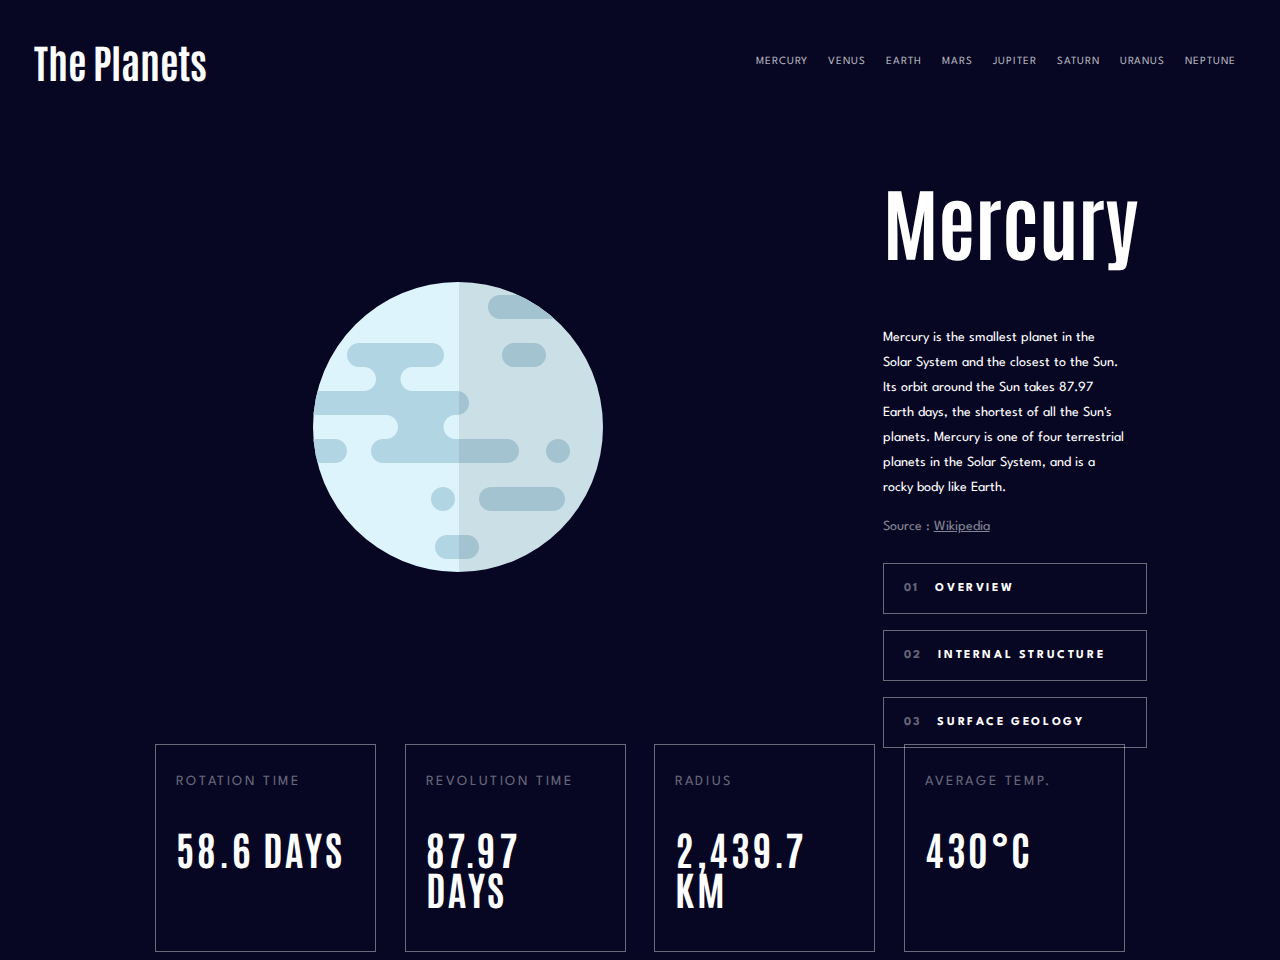
==== index.html @ b2c934a0 "Adds venus page head and link" ====
<!DOCTYPE html>
<html lang="en">
<head>
  <meta charset="UTF-8">
  <meta name="viewport" content="width=device-width, initial-scale=1.0">

  <link rel="icon" type="image/png" sizes="32x32" href="./assets/favicon-32x32.png">
  <link rel="stylesheet" href="styles/styles.css">
  <link rel="preconnect" href="https://fonts.googleapis.com">
<link rel="preconnect" href="https://fonts.gstatic.com" crossorigin>
<link href="https://fonts.googleapis.com/css2?family=Antonio:wght@500&family=League+Spartan:wght@400;700&display=swap" rel="stylesheet">
<script src="scripts/app.js" defer></script>
  
  <title>Planets fact site</title>
</head>
<body>
  <header>
      <h2>The Planets</h2>
      <nav>
        <ul>
          <li>Mercury </li>
          <li><a src="venus.html">Venus</a></li>
          <li>Earth</li>
          <li>Mars</li>
          <li>Jupiter</li>
          <li>Saturn</li>
          <li>Uranus</li>
          <li>Neptune</li>
        </ul>
      </nav>
  </header>
  <div id="main-section">
    <div id="img">
      <img id="overview-img" src="./assets/planet-mercury.svg" alt="Image of Mercury">
      <img id="internal-structure-img" src="./assets/planet-mercury-internal.svg" alt="Image of internal structure of Mercury">
      <img id="surface-geology-img" src="./assets/geology-mercury.png" alt="geology of mercury">
    </div>
    <div id="description">
      <h1>Mercury</h1>
      <div id="overview">
        <p>Mercury is the smallest planet in the Solar System and the closest 
        to the Sun. Its orbit around the Sun takes 87.97 Earth days, the 
        shortest of all the Sun's planets. Mercury is one of four terrestrial 
        planets in the Solar System, and is a rocky body like Earth.</p>

        <p class="source">Source : <a href="https://en.wikipedia.org/wiki/Mercury_(planet)">Wikipedia </a></p>

        <!-- Overview Content End -->
      </div>
      <div id="structure">
        <!-- Internal Structure Content Start -->

        <p class="internal-tructure">Mercury appears to have a solid silicate crust and mantle overlying a 
        solid, iron sulfide outer core layer, a deeper liquid core layer, and 
        a solid inner core. The planet's density is the second highest in the 
        Solar System at 5.427 g/cm3 , only slightly less than Earth's density. </p>

        <p class="source">Source : <a href="https://en.wikipedia.org/wiki/Mercury_(planet)#Internal_structure">Wikipedia </a> </p>

        <!-- Internal Structure Content End -->
      </div>
      <div id="geology">
        <!-- Surface Geology Content Start -->

        <p class="surface-geology">Mercury's surface is similar in appearance to that of the Moon, showing 
        extensive mare-like plains and heavy cratering, indicating that it has 
        been geologically inactive for billions of years. It is more heterogeneous 
        than either Mars's or the Moon’s.</p>

        <p class="source">Source : <a href="https://en.wikipedia.org/wiki/Mercury_(planet)#Surface_geology">Wikipedia</a></p>

        <!-- Surface Geology Content End -->
      </div>
      <ul class="menu">
        <li id="showOverview"><h3><span class="number">01</span> Overview</h3></li>
        <li id="showStructure"><h3><span class="number">02</span> Internal Structure</h3></li>
        <li id="showGeology"><h3><span class="number">03</span> Surface Geology</h3></li>
      </ul>
    </div>
  </div>
  <div class="data">
    <div class="data-individual">
      <p>Rotation Time</p>
      <h2>58.6 Days</h3>
    </div>
    <div class="data-individual">
      <p>Revolution Time</p>
      <h2>87.97 Days</h2>
    </div>
    <div class="data-individual">
      <p>Radius</p>
      <h2>2,439.7 KM</h2>
    </div>
    <div class="data-individual">
      <p>Average Temp.</p>
      <h2>430°c</h2>
    </div>
  </div>
</body>
</html>
---- styles/styles.css ----
/* Overall styles */

html {
    font-family: 'League Spartan', sans-serif;
    background-color: rgb(7, 7, 36);
    color:rgb(255,255,255);
    background-image: url(./assets/background-stars.svg);
    margin: 0% 2%;
}

h1{
    font-family: 'Antonio', sans-serif;
    font-size: 80px;
    line-height: 103px;
}

h2{
    font-family: 'Antonio', sans-serif;
    font-size: 40px;
    line-height: 40px;
}

h3{
    font-weight: bold;
    font-size: 12px;
    line-height: 25px;
    letter-spacing: 2.6px;
}

h4{
    font-weight: bold;
    font-size: 11px;
    line-height: 25px;
}

p{
    font-size: 14px;
    line-height: 25px;
}

/* Individual styles */

header{
    display: flex;
    justify-content: space-between;
    align-items: center;
}

nav ul{
    display: flex;
    list-style: none;
    }

nav li{
    margin:0px 10px;
    text-transform: uppercase;
    color: hsla(0,0%,100%,70%);
    font-size: 11px;
    letter-spacing: 1px;
}

nav li:hover{ 
    color:  hsla(0,0%,100%,100%);
    cursor: pointer;
}

#main-section{
    display: flex;
    width:100%;
    height:70vh;
}

#description{
    width:20%;
    margin-right:10%;
}

#img{
    margin:auto;
}

.menu{
    list-style: none;
    margin-top:10%;
    padding-left: 0;
}

.menu li{
    border: 1px solid  hsla(0,0%,100%,40%);
    width: 100%;
    margin-top:1rem;
    text-transform: uppercase;
    padding-left: 20px;
    cursor: pointer;

}

.number{
    color: hsla(0,0%,100%,40%);
    margin-right: 10px;
}

.data{
    display:flex;
    justify-content: space-between;
    margin: 0% 10%;
}

.data div{
    width:14vw;
    border: 1px solid hsla(0,0%,100%,40%);
    padding: 10px 20px;
    text-transform: uppercase;
    letter-spacing: 2.6px;
}

.data p{
    color: hsla(0,0%,100%,40%);
}

.source{
    color: hsla(0,0%,100%,50%)
}

.source a{
    color:hsla(0,0%,100%,50%);
}

#structure, #geology{
    display:none;
}

.menu li:hover{
    background-color: rgb(56,56,79);
}

.menu li:active{
    background-color: rgb(65,158,187);
}

#internal-structure-img, #surface-geology-img {
    display:none;
}
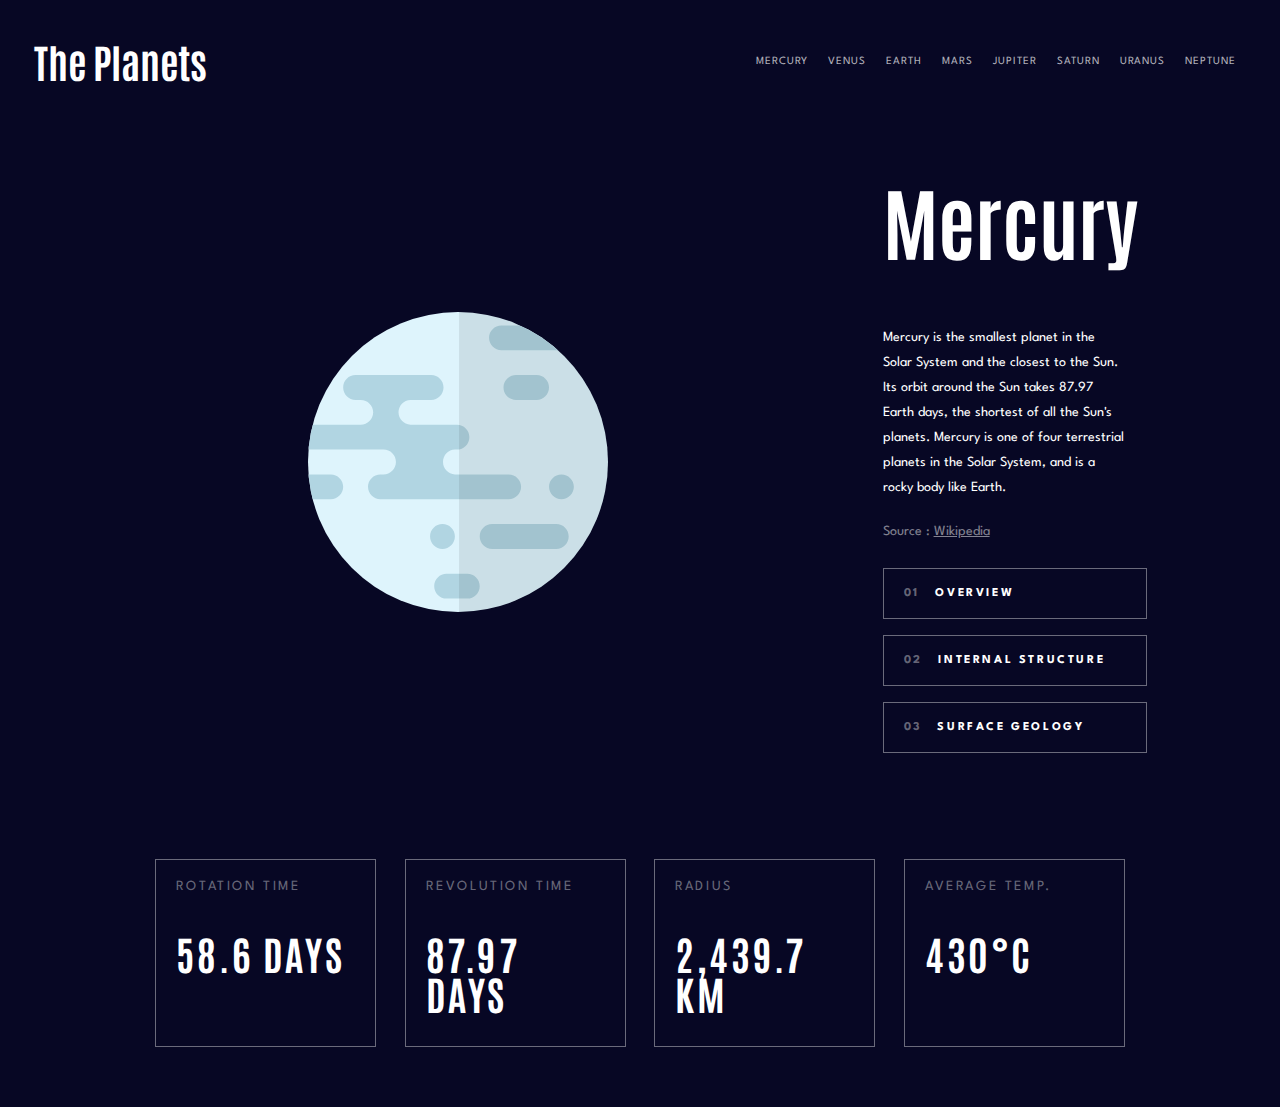
==== commit 22fb965d: "Fixes js link and image changes, button styles" ====
--- a/index.html
+++ b/index.html
@@ -10,7 +10,7 @@
 <link rel="preconnect" href="https://fonts.gstatic.com" crossorigin>
 <link href="https://fonts.googleapis.com/css2?family=Antonio:wght@500&family=League+Spartan:wght@400;700&display=swap" rel="stylesheet">
 <script src="scripts/app.js" defer></script>
-  
+ 
   <title>Planets fact site</title>
 </head>
 <body>
@@ -18,27 +18,29 @@
       <h2>The Planets</h2>
       <nav>
         <ul>
-          <li>Mercury </li>
-          <li><a src="venus.html">Venus</a></li>
-          <li>Earth</li>
-          <li>Mars</li>
-          <li>Jupiter</li>
-          <li>Saturn</li>
-          <li>Uranus</li>
-          <li>Neptune</li>
+          <li><a href="index.html">Mercury</a> </li>
+          <li><a href="venus.html">Venus</a></li>
+          <li><a href="earth.html">Earth</a></li>
+          <li><a href="mars.html">Mars</a></li>
+          <li><a href="jupiter.html">Jupiter</a></li>
+          <li><a href="saturn.html">Saturn</a></li>
+          <li><a href="uranus.html">Uranus</a></li>
+          <li><a href="neptune.html">Neptune</a></li>
         </ul>
       </nav>
   </header>
   <div id="main-section">
     <div id="img">
-      <img id="overview-img" src="./assets/planet-mercury.svg" alt="Image of Mercury">
-      <img id="internal-structure-img" src="./assets/planet-mercury-internal.svg" alt="Image of internal structure of Mercury">
-      <img id="surface-geology-img" src="./assets/geology-mercury.png" alt="geology of mercury">
-    </div>
+      <img class="images" id="overview-img" src="./assets/planet-mercury.svg" alt="Image of Mercury">
+      <img class="images" id="internal-structure-img" src="./assets/planet-mercury-internal.svg" alt="Image of internal structure of Mercury">
+      <div id="relative-positioning">
+        <img id="surface-geology-img" src="./assets/geology-mercury.png" alt="geology of mercury">
+      </div>  
+      </div>
     <div id="description">
       <h1>Mercury</h1>
       <div id="overview">
-        <p>Mercury is the smallest planet in the Solar System and the closest 
+        <p id="text-description">Mercury is the smallest planet in the Solar System and the closest 
         to the Sun. Its orbit around the Sun takes 87.97 Earth days, the 
         shortest of all the Sun's planets. Mercury is one of four terrestrial 
         planets in the Solar System, and is a rocky body like Earth.</p>
@@ -50,7 +52,7 @@
       <div id="structure">
         <!-- Internal Structure Content Start -->
 
-        <p class="internal-tructure">Mercury appears to have a solid silicate crust and mantle overlying a 
+        <p class="internal-structure">Mercury appears to have a solid silicate crust and mantle overlying a 
         solid, iron sulfide outer core layer, a deeper liquid core layer, and 
         a solid inner core. The planet's density is the second highest in the 
         Solar System at 5.427 g/cm3 , only slightly less than Earth's density. </p>
@@ -74,7 +76,7 @@
       <ul class="menu">
         <li id="showOverview"><h3><span class="number">01</span> Overview</h3></li>
         <li id="showStructure"><h3><span class="number">02</span> Internal Structure</h3></li>
-        <li id="showGeology"><h3><span class="number">03</span> Surface Geology</h3></li>
+        <li  id="showGeology"><h3><span class="number">03</span> Surface Geology</h3></li>
       </ul>
     </div>
   </div>
--- a/styles/styles.css
+++ b/styles/styles.css
@@ -1,143 +1,169 @@
 /* Overall styles */
 
 html {
-    font-family: 'League Spartan', sans-serif;
-    background-color: rgb(7, 7, 36);
-    color:rgb(255,255,255);
-    background-image: url(./assets/background-stars.svg);
-    margin: 0% 2%;
+  font-family: "League Spartan", sans-serif;
+  background-color: rgb(7, 7, 36);
+  color: rgb(255, 255, 255);
+  /* background-image: url(./assets/background-stars.svg); */
+  margin: 0% 2%;
 }
 
-h1{
-    font-family: 'Antonio', sans-serif;
-    font-size: 80px;
-    line-height: 103px;
+h1 {
+  font-family: "Antonio", sans-serif;
+  font-size: 80px;
+  line-height: 103px;
 }
 
-h2{
-    font-family: 'Antonio', sans-serif;
-    font-size: 40px;
-    line-height: 40px;
+h2 {
+  font-family: "Antonio", sans-serif;
+  font-size: 40px;
+  line-height: 40px;
 }
 
-h3{
-    font-weight: bold;
-    font-size: 12px;
-    line-height: 25px;
-    letter-spacing: 2.6px;
+h3 {
+  font-weight: bold;
+  font-size: 12px;
+  line-height: 25px;
+  letter-spacing: 2.6px;
 }
 
-h4{
-    font-weight: bold;
-    font-size: 11px;
-    line-height: 25px;
+h4 {
+  font-weight: bold;
+  font-size: 11px;
+  line-height: 25px;
 }
 
-p{
-    font-size: 14px;
-    line-height: 25px;
+p {
+  font-size: 14px;
+  line-height: 25px;
 }
 
 /* Individual styles */
 
-header{
-    display: flex;
-    justify-content: space-between;
-    align-items: center;
+header {
+  display: flex;
+  justify-content: space-between;
+  align-items: center;
 }
 
-nav ul{
-    display: flex;
-    list-style: none;
-    }
-
-nav li{
-    margin:0px 10px;
-    text-transform: uppercase;
-    color: hsla(0,0%,100%,70%);
-    font-size: 11px;
-    letter-spacing: 1px;
+nav ul {
+  display: flex;
+  list-style: none;
 }
 
-nav li:hover{ 
-    color:  hsla(0,0%,100%,100%);
-    cursor: pointer;
+nav li {
+  margin: 0px 10px;
+  text-transform: uppercase;
+  color: hsla(0, 0%, 100%, 70%);
+  font-size: 11px;
+  letter-spacing: 1px;
 }
 
-#main-section{
-    display: flex;
-    width:100%;
-    height:70vh;
+nav li a {
+  color: hsla(0, 0%, 100%, 70%);
+  text-decoration: none;
 }
 
-#description{
-    width:20%;
-    margin-right:10%;
+nav li a:hover {
+  color: hsla(0, 0%, 100%, 100%);
+  cursor: pointer;
 }
 
-#img{
-    margin:auto;
+#main-section {
+  display: flex;
+  width: 100%;
+  height: 100%;
+  margin-bottom: 5vh;
+  min-height: 700px;
 }
 
-.menu{
-    list-style: none;
-    margin-top:10%;
-    padding-left: 0;
+#description {
+  width: 20%;
+  margin-right: 10%;
 }
 
-.menu li{
-    border: 1px solid  hsla(0,0%,100%,40%);
-    width: 100%;
-    margin-top:1rem;
-    text-transform: uppercase;
-    padding-left: 20px;
-    cursor: pointer;
-
+#img {
+  margin: auto;
 }
 
-.number{
-    color: hsla(0,0%,100%,40%);
-    margin-right: 10px;
+.menu {
+  list-style: none;
+  margin-top: 10%;
+  padding-left: 0;
 }
 
-.data{
-    display:flex;
-    justify-content: space-between;
-    margin: 0% 10%;
+.menu li {
+  border: 1px solid hsla(0, 0%, 100%, 40%);
+  width: 100%;
+  margin-top: 1rem;
+  text-transform: uppercase;
+  padding-left: 20px;
+  cursor: pointer;
 }
 
-.data div{
-    width:14vw;
-    border: 1px solid hsla(0,0%,100%,40%);
-    padding: 10px 20px;
-    text-transform: uppercase;
-    letter-spacing: 2.6px;
+.number {
+  color: hsla(0, 0%, 100%, 40%);
+  margin-right: 10px;
 }
 
-.data p{
-    color: hsla(0,0%,100%,40%);
+.data {
+  display: flex;
+  justify-content: space-between;
+  margin: 0% 10% 5%;;
 }
 
-.source{
-    color: hsla(0,0%,100%,50%)
+.data div {
+  width: 14vw;
+  border: 1px solid hsla(0, 0%, 100%, 40%);
+  padding: 0px 20px;
+  text-transform: uppercase;
+  letter-spacing: 2.6px;
 }
 
-.source a{
-    color:hsla(0,0%,100%,50%);
+.data p {
+  color: hsla(0, 0%, 100%, 40%);
 }
 
-#structure, #geology{
-    display:none;
+.source {
+  color: hsla(0, 0%, 100%, 50%);
 }
 
-.menu li:hover{
-    background-color: rgb(56,56,79);
+.source a {
+  color: hsla(0, 0%, 100%, 50%);
 }
 
-.menu li:active{
-    background-color: rgb(65,158,187);
+#structure,
+#geology {
+  display: none;
 }
 
-#internal-structure-img, #surface-geology-img {
-    display:none;
+.menu li:hover {
+  background-color: rgb(56, 56, 79);
+}
+
+#internal-structure-img,
+#surface-geology-img {
+  display: none;
+}
+
+.images {
+  height: 300px;
+  width: 300px;
+}
+
+#relative-positioning {
+  position: relative;
+  width: 0;
+  height: 0;
+}
+
+#surface-geology-img {
+  position: absolute;
+  width:120px;
+  top:-55px;
+  left:90px;
+}
+
+#text-description, .internal-structure, .surface-geology{
+min-height: 180px;
 }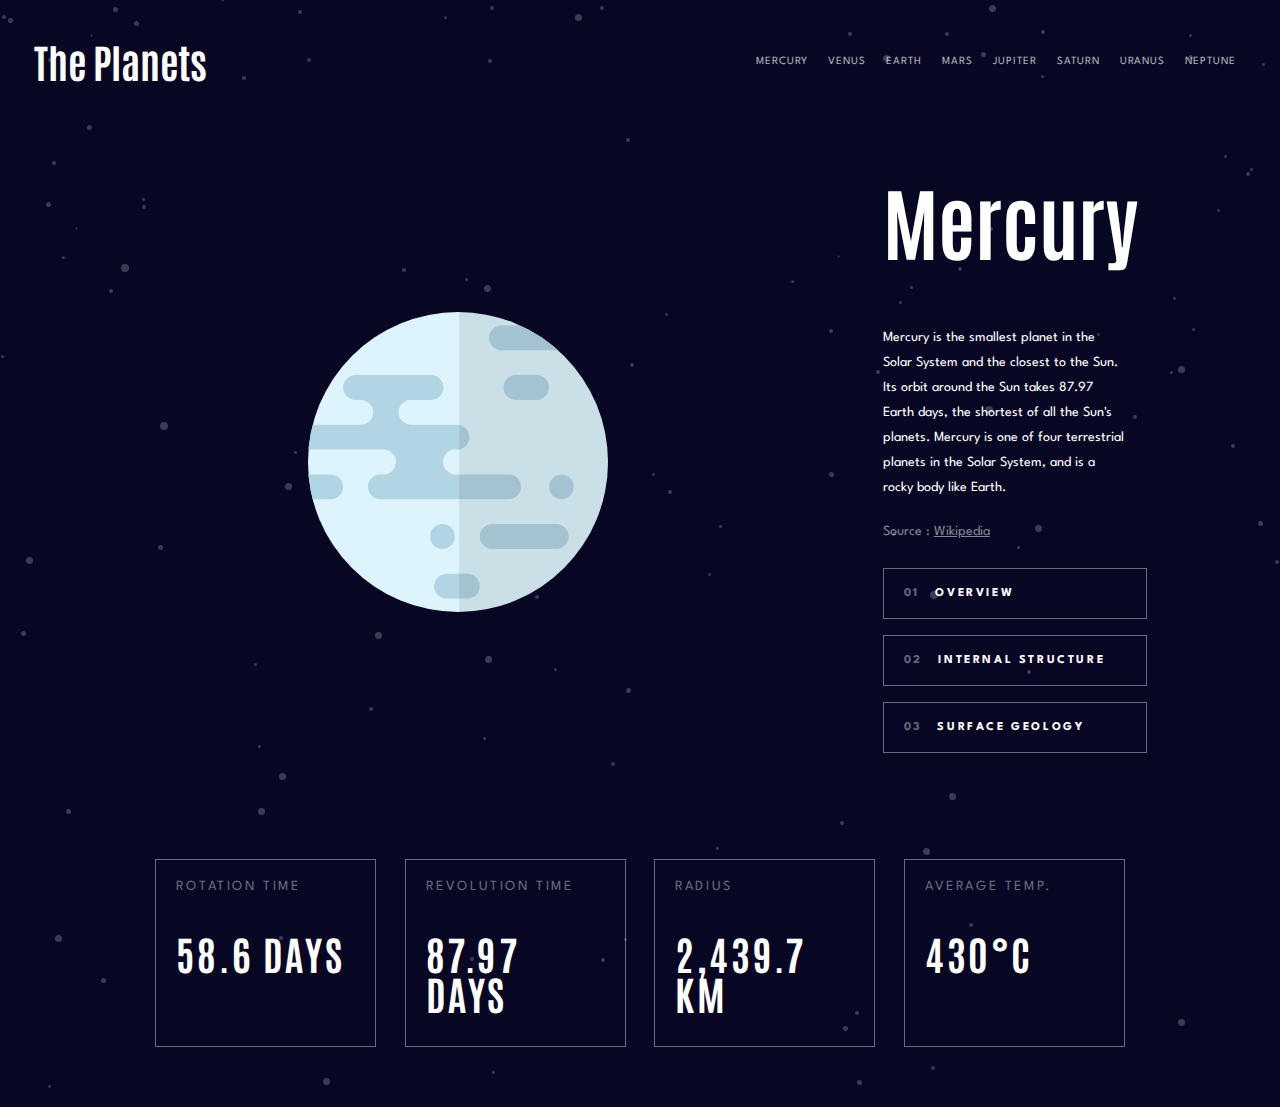
==== commit 9877aebc: "Adds js button color by planet" ====
--- a/index.html
+++ b/index.html
@@ -1,24 +1,32 @@
 <!DOCTYPE html>
 <html lang="en">
-<head>
-  <meta charset="UTF-8">
-  <meta name="viewport" content="width=device-width, initial-scale=1.0">
+  <head>
+    <meta charset="UTF-8" />
+    <meta name="viewport" content="width=device-width, initial-scale=1.0" />
 
-  <link rel="icon" type="image/png" sizes="32x32" href="./assets/favicon-32x32.png">
-  <link rel="stylesheet" href="styles/styles.css">
-  <link rel="preconnect" href="https://fonts.googleapis.com">
-<link rel="preconnect" href="https://fonts.gstatic.com" crossorigin>
-<link href="https://fonts.googleapis.com/css2?family=Antonio:wght@500&family=League+Spartan:wght@400;700&display=swap" rel="stylesheet">
-<script src="scripts/app.js" defer></script>
- 
-  <title>Planets fact site</title>
-</head>
-<body>
-  <header>
+    <link
+      rel="icon"
+      type="image/png"
+      sizes="32x32"
+      href="./assets/favicon-32x32.png"
+    />
+    <link rel="stylesheet" href="styles/styles.css" />
+    <link rel="preconnect" href="https://fonts.googleapis.com" />
+    <link rel="preconnect" href="https://fonts.gstatic.com" crossorigin />
+    <link
+      href="https://fonts.googleapis.com/css2?family=Antonio:wght@500&family=League+Spartan:wght@400;700&display=swap"
+      rel="stylesheet"
+    />
+    <script src="scripts/app.js" defer></script>
+
+    <title>Planets fact site</title>
+  </head>
+  <body>
+    <header>
       <h2>The Planets</h2>
       <nav>
         <ul>
-          <li><a href="index.html">Mercury</a> </li>
+          <li><a href="index.html">Mercury</a></li>
           <li><a href="venus.html">Venus</a></li>
           <li><a href="earth.html">Earth</a></li>
           <li><a href="mars.html">Mars</a></li>
@@ -28,75 +36,120 @@
           <li><a href="neptune.html">Neptune</a></li>
         </ul>
       </nav>
-  </header>
-  <div id="main-section">
-    <div id="img">
-      <img class="images" id="overview-img" src="./assets/planet-mercury.svg" alt="Image of Mercury">
-      <img class="images" id="internal-structure-img" src="./assets/planet-mercury-internal.svg" alt="Image of internal structure of Mercury">
-      <div id="relative-positioning">
-        <img id="surface-geology-img" src="./assets/geology-mercury.png" alt="geology of mercury">
-      </div>  
+    </header>
+    <div id="main-section">
+      <div id="img">
+        <img
+          class="images"
+          id="overview-img"
+          src="./assets/planet-mercury.svg"
+          alt="Image of Mercury"
+        />
+        <img
+          class="images"
+          id="internal-structure-img"
+          src="./assets/planet-mercury-internal.svg"
+          alt="Image of internal structure of Mercury"
+        />
+        <div id="relative-positioning">
+          <img
+            id="surface-geology-img"
+            src="./assets/geology-mercury.png"
+            alt="geology of mercury"
+          />
+        </div>
       </div>
-    <div id="description">
-      <h1>Mercury</h1>
-      <div id="overview">
-        <p id="text-description">Mercury is the smallest planet in the Solar System and the closest 
-        to the Sun. Its orbit around the Sun takes 87.97 Earth days, the 
-        shortest of all the Sun's planets. Mercury is one of four terrestrial 
-        planets in the Solar System, and is a rocky body like Earth.</p>
+      <div id="description">
+        <h1 id="planet">Mercury</h1>
+        <div id="overview">
+          <p id="text-description">
+            Mercury is the smallest planet in the Solar System and the closest
+            to the Sun. Its orbit around the Sun takes 87.97 Earth days, the
+            shortest of all the Sun's planets. Mercury is one of four
+            terrestrial planets in the Solar System, and is a rocky body like
+            Earth.
+          </p>
 
-        <p class="source">Source : <a href="https://en.wikipedia.org/wiki/Mercury_(planet)">Wikipedia </a></p>
+          <p class="source">
+            Source :
+            <a href="https://en.wikipedia.org/wiki/Mercury_(planet)"
+              >Wikipedia
+            </a>
+          </p>
 
-        <!-- Overview Content End -->
+          <!-- Overview Content End -->
+        </div>
+        <div id="structure">
+          <!-- Internal Structure Content Start -->
+
+          <p class="internal-structure">
+            Mercury appears to have a solid silicate crust and mantle overlying
+            a solid, iron sulfide outer core layer, a deeper liquid core layer,
+            and a solid inner core. The planet's density is the second highest
+            in the Solar System at 5.427 g/cm3 , only slightly less than Earth's
+            density.
+          </p>
+
+          <p class="source">
+            Source :
+            <a
+              href="https://en.wikipedia.org/wiki/Mercury_(planet)#Internal_structure"
+              >Wikipedia
+            </a>
+          </p>
+
+          <!-- Internal Structure Content End -->
+        </div>
+        <div id="geology">
+          <!-- Surface Geology Content Start -->
+
+          <p class="surface-geology">
+            Mercury's surface is similar in appearance to that of the Moon,
+            showing extensive mare-like plains and heavy cratering, indicating
+            that it has been geologically inactive for billions of years. It is
+            more heterogeneous than either Mars's or the Moon’s.
+          </p>
+
+          <p class="source">
+            Source :
+            <a
+              href="https://en.wikipedia.org/wiki/Mercury_(planet)#Surface_geology"
+              >Wikipedia</a
+            >
+          </p>
+
+          <!-- Surface Geology Content End -->
+        </div>
+        <ul class="menu">
+          <li id="showOverview">
+            <h3><span class="number">01</span> Overview</h3>
+          </li>
+          <li id="showStructure">
+            <h3><span class="number">02</span> Internal Structure</h3>
+          </li>
+          <li id="showGeology">
+            <h3><span class="number">03</span> Surface Geology</h3>
+          </li>
+        </ul>
       </div>
-      <div id="structure">
-        <!-- Internal Structure Content Start -->
-
-        <p class="internal-structure">Mercury appears to have a solid silicate crust and mantle overlying a 
-        solid, iron sulfide outer core layer, a deeper liquid core layer, and 
-        a solid inner core. The planet's density is the second highest in the 
-        Solar System at 5.427 g/cm3 , only slightly less than Earth's density. </p>
-
-        <p class="source">Source : <a href="https://en.wikipedia.org/wiki/Mercury_(planet)#Internal_structure">Wikipedia </a> </p>
-
-        <!-- Internal Structure Content End -->
+    </div>
+    <div class="data">
+      <div class="data-individual">
+        <p>Rotation Time</p>
+        <h2>58.6 Days</h2>
       </div>
-      <div id="geology">
-        <!-- Surface Geology Content Start -->
-
-        <p class="surface-geology">Mercury's surface is similar in appearance to that of the Moon, showing 
-        extensive mare-like plains and heavy cratering, indicating that it has 
-        been geologically inactive for billions of years. It is more heterogeneous 
-        than either Mars's or the Moon’s.</p>
-
-        <p class="source">Source : <a href="https://en.wikipedia.org/wiki/Mercury_(planet)#Surface_geology">Wikipedia</a></p>
-
-        <!-- Surface Geology Content End -->
+      <div class="data-individual">
+        <p>Revolution Time</p>
+        <h2>87.97 Days</h2>
       </div>
-      <ul class="menu">
-        <li id="showOverview"><h3><span class="number">01</span> Overview</h3></li>
-        <li id="showStructure"><h3><span class="number">02</span> Internal Structure</h3></li>
-        <li  id="showGeology"><h3><span class="number">03</span> Surface Geology</h3></li>
-      </ul>
+      <div class="data-individual">
+        <p>Radius</p>
+        <h2>2,439.7 KM</h2>
+      </div>
+      <div class="data-individual">
+        <p>Average Temp.</p>
+        <h2>430°c</h2>
+      </div>
     </div>
-  </div>
-  <div class="data">
-    <div class="data-individual">
-      <p>Rotation Time</p>
-      <h2>58.6 Days</h3>
-    </div>
-    <div class="data-individual">
-      <p>Revolution Time</p>
-      <h2>87.97 Days</h2>
-    </div>
-    <div class="data-individual">
-      <p>Radius</p>
-      <h2>2,439.7 KM</h2>
-    </div>
-    <div class="data-individual">
-      <p>Average Temp.</p>
-      <h2>430°c</h2>
-    </div>
-  </div>
-</body>
-</html>+  </body>
+</html>
--- a/styles/styles.css
+++ b/styles/styles.css
@@ -4,7 +4,7 @@
   font-family: "League Spartan", sans-serif;
   background-color: rgb(7, 7, 36);
   color: rgb(255, 255, 255);
-  /* background-image: url(./assets/background-stars.svg); */
+  background-image: url(../assets/background-stars.svg);
   margin: 0% 2%;
 }
 
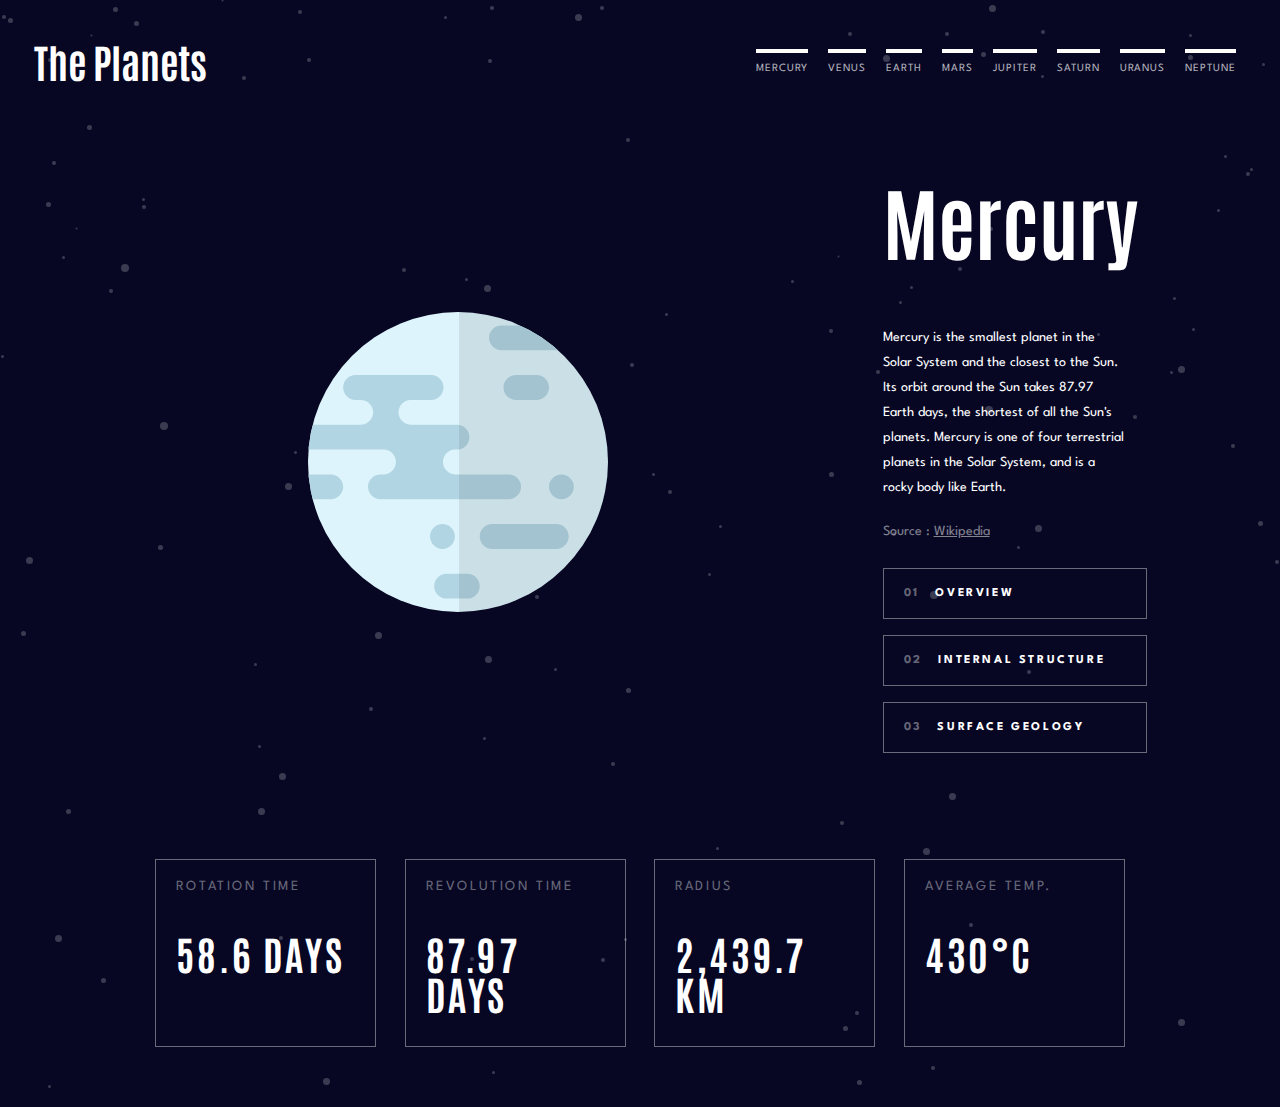
==== commit 453dfa90: "Adds button color js to all. Starts top border nav" ====
--- a/index.html
+++ b/index.html
@@ -26,14 +26,14 @@
       <h2>The Planets</h2>
       <nav>
         <ul>
-          <li><a href="index.html">Mercury</a></li>
-          <li><a href="venus.html">Venus</a></li>
-          <li><a href="earth.html">Earth</a></li>
-          <li><a href="mars.html">Mars</a></li>
-          <li><a href="jupiter.html">Jupiter</a></li>
-          <li><a href="saturn.html">Saturn</a></li>
-          <li><a href="uranus.html">Uranus</a></li>
-          <li><a href="neptune.html">Neptune</a></li>
+          <li class="top-border"><a href="index.html">Mercury</a></li>
+          <li class="top-border"><a href="venus.html">Venus</a></li>
+          <li class="top-border"><a href="earth.html">Earth</a></li>
+          <li class="top-border"><a href="mars.html">Mars</a></li>
+          <li class="top-border"><a href="jupiter.html">Jupiter</a></li>
+          <li class="top-border"><a href="saturn.html">Saturn</a></li>
+          <li class="top-border"><a href="uranus.html">Uranus</a></li>
+          <li class="top-border"><a href="neptune.html">Neptune</a></li>
         </ul>
       </nav>
     </header>
--- a/styles/styles.css
+++ b/styles/styles.css
@@ -67,6 +67,11 @@
 nav li a:hover {
   color: hsla(0, 0%, 100%, 100%);
   cursor: pointer;
+}
+
+.top-border{
+  border-top: 4px solid white;
+  padding-top: 10px;
 }
 
 #main-section {
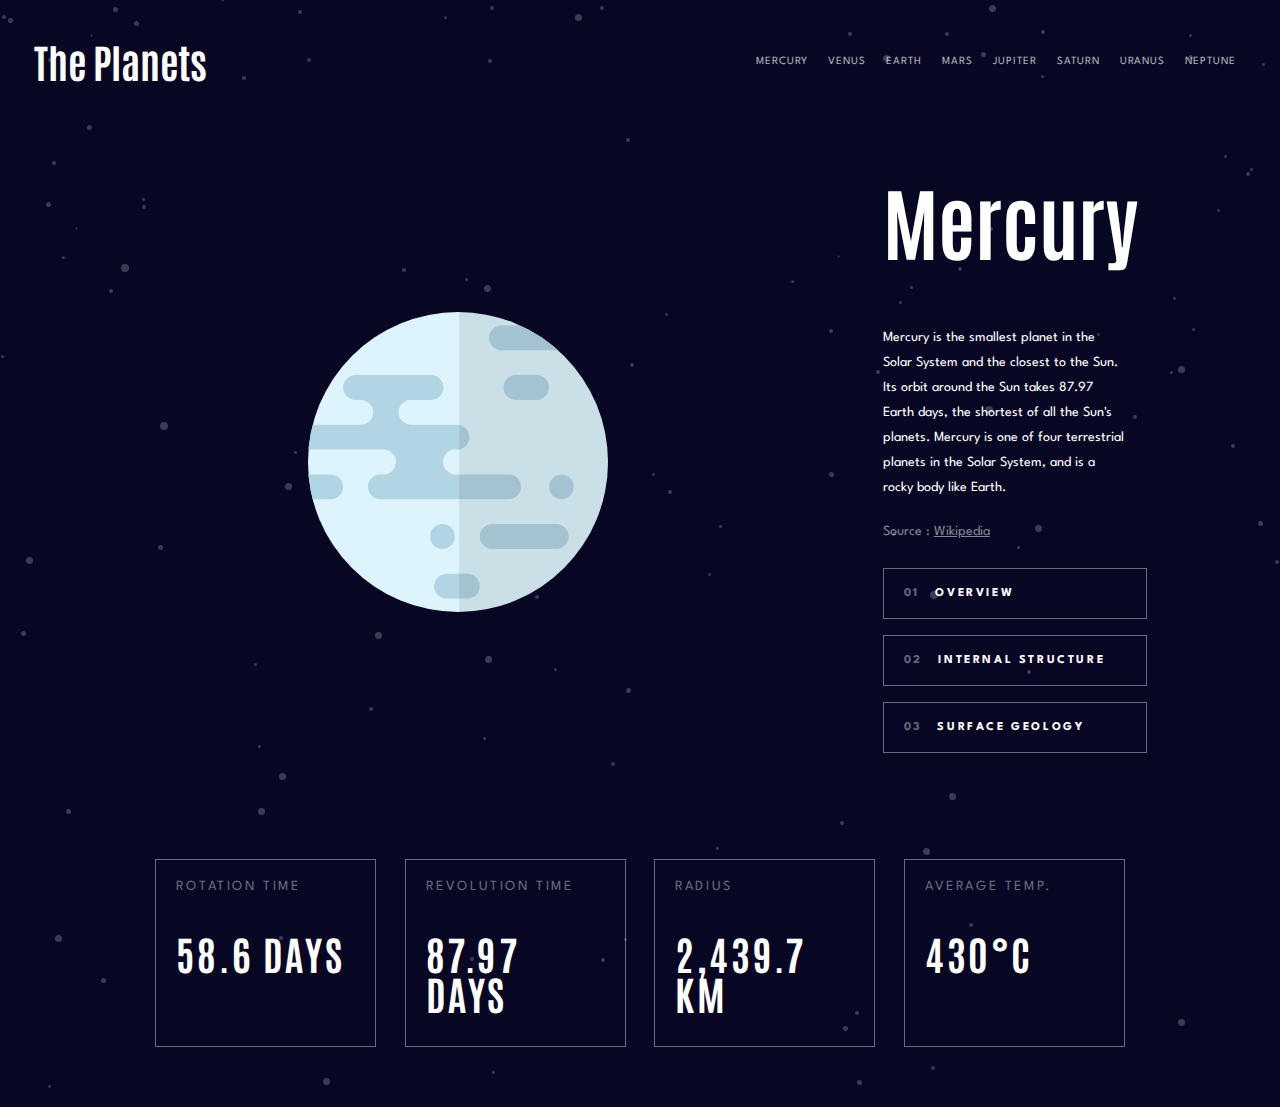
==== commit 5606836b: "Old commit" ====
--- a/index.html
+++ b/index.html
@@ -25,15 +25,15 @@
     <header>
       <h2>The Planets</h2>
       <nav>
-        <ul>
-          <li class="top-border"><a href="index.html">Mercury</a></li>
-          <li class="top-border"><a href="venus.html">Venus</a></li>
-          <li class="top-border"><a href="earth.html">Earth</a></li>
-          <li class="top-border"><a href="mars.html">Mars</a></li>
-          <li class="top-border"><a href="jupiter.html">Jupiter</a></li>
-          <li class="top-border"><a href="saturn.html">Saturn</a></li>
-          <li class="top-border"><a href="uranus.html">Uranus</a></li>
-          <li class="top-border"><a href="neptune.html">Neptune</a></li>
+        <ul id="navigation">
+          <li><a href="index.html">Mercury</a></li>
+          <li><a href="venus.html">Venus</a></li>
+          <li><a href="earth.html">Earth</a></li>
+          <li><a href="mars.html">Mars</a></li>
+          <li><a href="jupiter.html">Jupiter</a></li>
+          <li><a href="saturn.html">Saturn</a></li>
+          <li><a href="uranus.html">Uranus</a></li>
+          <li><a href="neptune.html">Neptune</a></li>
         </ul>
       </nav>
     </header>
--- a/styles/styles.css
+++ b/styles/styles.css
@@ -62,16 +62,23 @@
 nav li a {
   color: hsla(0, 0%, 100%, 70%);
   text-decoration: none;
+  padding-top: 10px;
 }
 
-nav li a:hover {
-  color: hsla(0, 0%, 100%, 100%);
-  cursor: pointer;
+.top-border {
+  width: 100%;
+  height:3px;
+  background:  white;
+  margin-bottom: 8px;
+  display: none;
 }
 
-.top-border{
-  border-top: 4px solid white;
-  padding-top: 10px;
+#top-test{
+  width: 100%;
+  height:3px;
+  background:  white;
+  margin-bottom: 8px;
+  display:none;
 }
 
 #main-section {
@@ -114,7 +121,7 @@
 .data {
   display: flex;
   justify-content: space-between;
-  margin: 0% 10% 5%;;
+  margin: 0% 10% 5%;
 }
 
 .data div {
@@ -164,11 +171,13 @@
 
 #surface-geology-img {
   position: absolute;
-  width:120px;
-  top:-55px;
-  left:90px;
+  width: 120px;
+  top: -55px;
+  left: 90px;
 }
 
-#text-description, .internal-structure, .surface-geology{
-min-height: 180px;
-}+#text-description,
+.internal-structure,
+.surface-geology {
+  min-height: 180px;
+}
